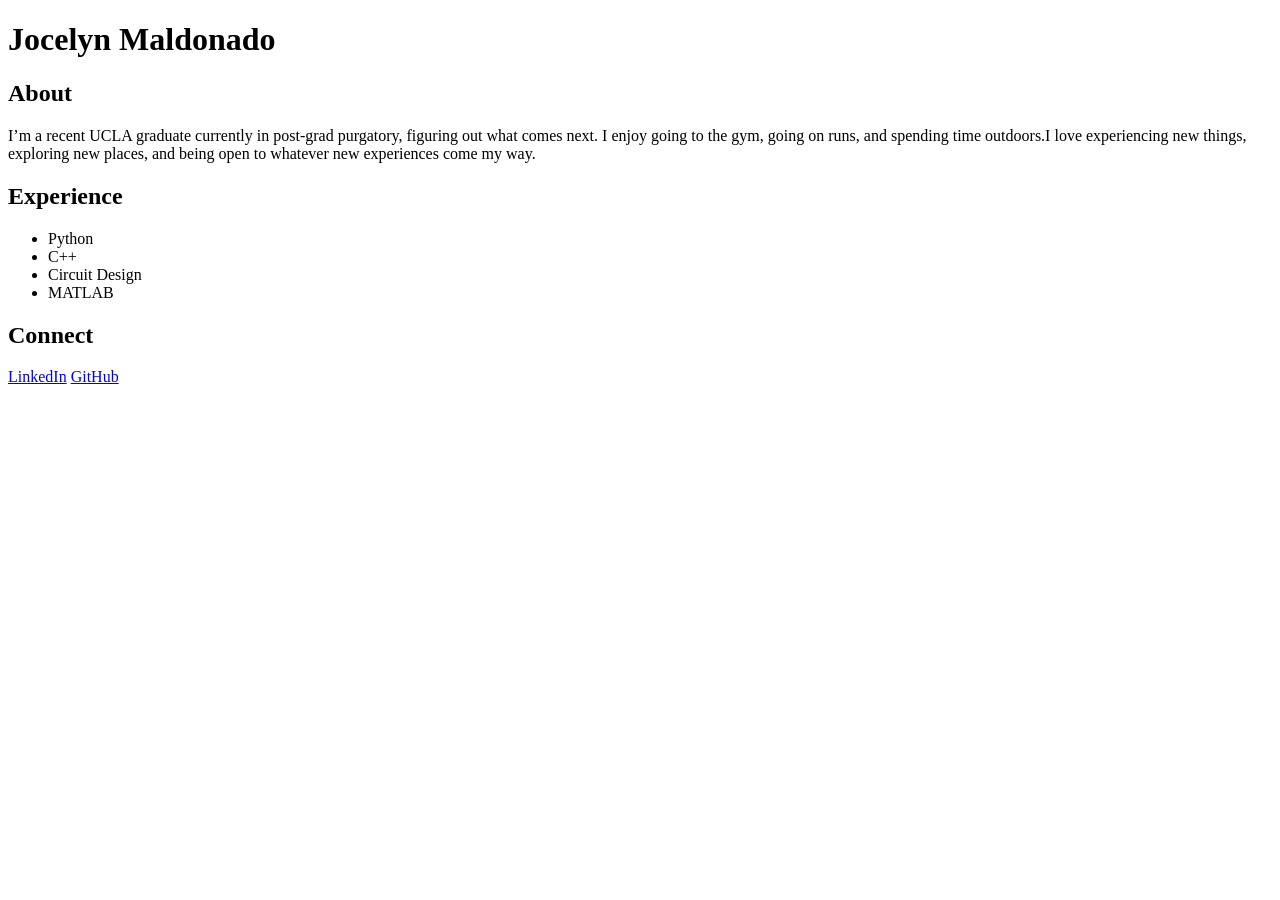
==== index.html @ 7eb26dad "boilerplate and content added" ====
<!DOCTYPE html>
<html> 
<head>
        <title>Jocelyn Maldonado's Portfolio </title>

        <meta charset="UTF-8">
        <meta name="description" content="Jocelyn Maldonado's portfolio">
</head>
    <body>
        <h1>Jocelyn Maldonado</h1>
        <section id="About">
        <h2>About</h2>
        <p>
            I’m a recent UCLA graduate currently in post-grad purgatory, figuring out what comes next. I enjoy going to the gym, going on runs, and spending time outdoors.I love experiencing new things, exploring new places, and being open to whatever new experiences come my way.
        </p>
        </section>
       
        <section id="Experience"> 
        <h2>
            Experience 
        </h2>

        <ul>
            <li>Python</li>
            <li>C++</li>
            <li>Circuit Design</li>
            <li>MATLAB</li>
        </ul>

    </section>

    <section id="Connect">

   
        <h2>Connect</h2>
        <a href="https://www.linkedin.com/in/jocelynmaldonado/">LinkedIn</a>
        <a href="https://github.com/mbjocelyn/jocelyn-maldonado-intro26.3">GitHub</a>
    </section>
    </body>
</html>
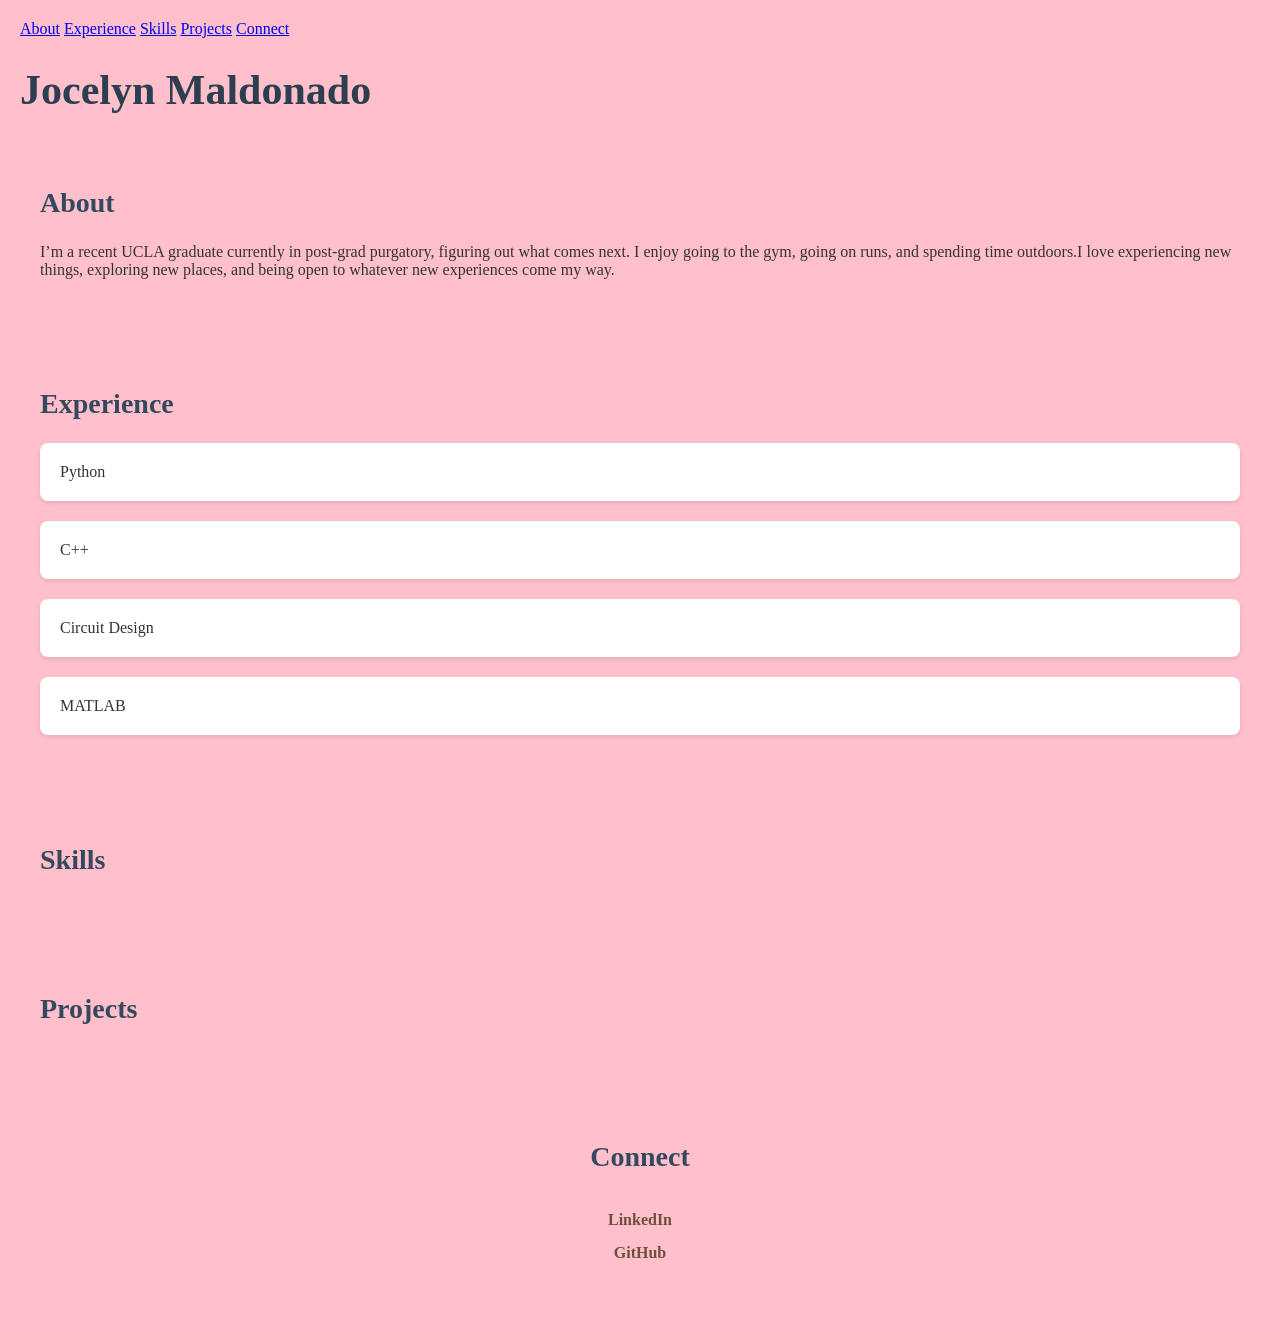
==== commit 8286ceab: "boilerplate and content added" ====
--- a/index.html
+++ b/index.html
@@ -5,17 +5,29 @@
 
         <meta charset="UTF-8">
         <meta name="description" content="Jocelyn Maldonado's portfolio">
-</head>
+        <link rel="stylesheet" href="css/index.css">
+    </head>
+
+
     <body>
+
+        <nav> 
+            <a href="#about">About</a>
+            <a href="#experience">Experience</a>
+            <a href="#skills">Skills</a>
+            <a href="#projects">Projects</a>
+            <a href="#connect">Connect</a>
+        </nav>
+
         <h1>Jocelyn Maldonado</h1>
-        <section id="About">
+        <section id="about">
         <h2>About</h2>
         <p>
             I’m a recent UCLA graduate currently in post-grad purgatory, figuring out what comes next. I enjoy going to the gym, going on runs, and spending time outdoors.I love experiencing new things, exploring new places, and being open to whatever new experiences come my way.
         </p>
         </section>
        
-        <section id="Experience"> 
+        <section id="experience"> 
         <h2>
             Experience 
         </h2>
@@ -29,12 +41,23 @@
 
     </section>
 
-    <section id="Connect">
+    <section id="skills">
+        <h2>Skills</h2>
+    </section>
+
+    <section id="projects">
+        <h2>Projects</h2>
+        <ul></ul>
+    </section>
+    
+    <section id="connect">
 
    
         <h2>Connect</h2>
         <a href="https://www.linkedin.com/in/jocelynmaldonado/">LinkedIn</a>
         <a href="https://github.com/mbjocelyn/jocelyn-maldonado-intro26.3">GitHub</a>
     </section>
+
+
     </body>
 </html>
--- a/css/index.css
+++ b/css/index.css
@@ -0,0 +1,75 @@
+/* here im going to change the background color and the text color */
+body {
+    background-color: pink;
+    color: #333333;
+    font-family: "Times New Roman", Times, serif;
+    margin: 0;
+    padding: 20px;
+}
+/*spacing between sections */
+section {
+    margin: 30px 0;
+    padding: 20px;
+}
+
+/*alignment of section*/
+#connect {
+    display: flex;
+    flex-direction: column;
+    align-items: center;
+    gap: 15px;
+}
+
+/*style of headings*/
+h1 {
+    font-size: 42px;
+    font-weight: bold;
+    color: #2c3e50;
+}
+
+h2 {
+    font-size: 28px;
+    font-weight: bold;
+    color: #34495e;
+}
+
+#name {
+    font-size: 48px;
+    font-weight: bold;
+    color: #6c4f3d;
+    text-align: center;
+    letter-spacing: 2px;
+    margin-bottom: 30px;
+}
+
+#experience ul {
+    display: flex;
+    flex-direction: column;
+    gap: 20px;
+    padding: 0;
+}
+
+
+#experience li {
+    display: flex;
+    flex-direction: row;
+    justify-content: space-between;
+    align-items: center;
+    background-color: white;
+    padding: 20px;
+    margin: 0;
+    border-radius: 8px;
+    list-style: none;
+    box-shadow: 0 2px 5px rgba(0, 0, 0, 0.1);
+}
+
+#connect a {
+    color: #6c4f3d;
+    font-weight: bold;
+    text-decoration: none;
+    margin: 0 10px;}
+
+    #connect a:hover {
+        text-decoration: underline;
+        color: #2c3e50;
+    }
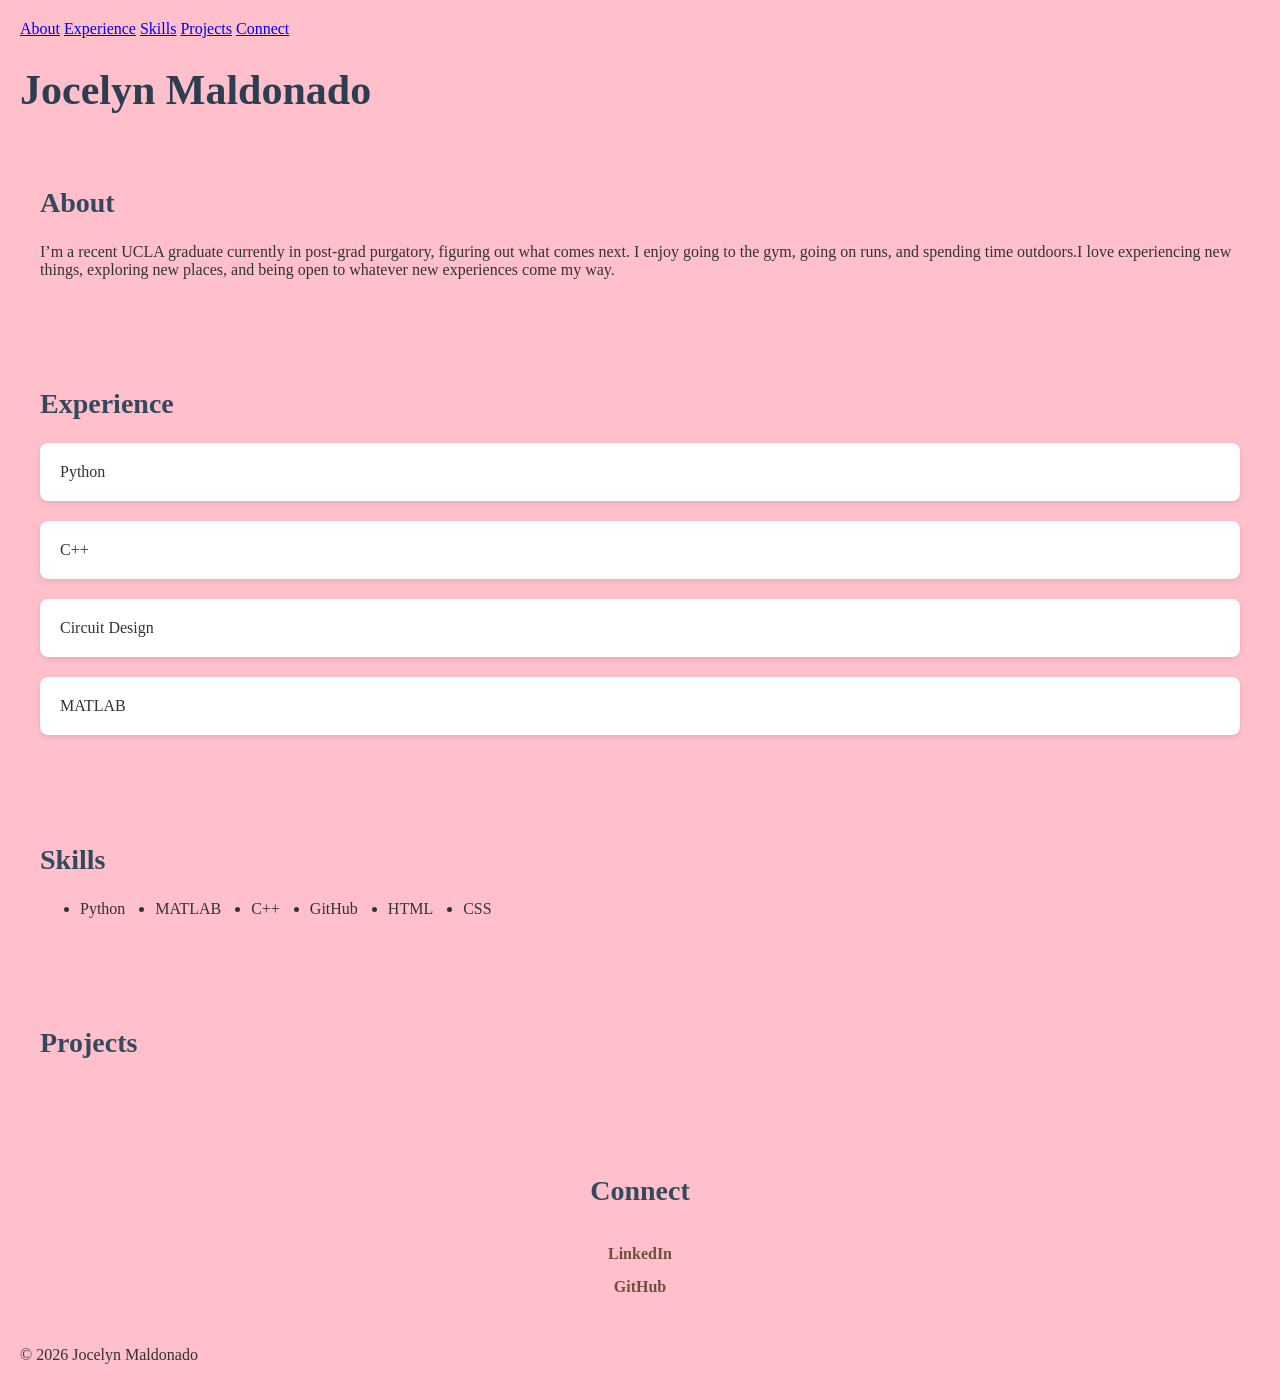
==== commit 81a06e9b: "js added, created footer and skills" ====
--- a/index.html
+++ b/index.html
@@ -43,6 +43,7 @@
 
     <section id="skills">
         <h2>Skills</h2>
+        <ul></ul>
     </section>
 
     <section id="projects">
@@ -58,6 +59,7 @@
         <a href="https://github.com/mbjocelyn/jocelyn-maldonado-intro26.3">GitHub</a>
     </section>
 
-
+    <script src="js/index.js"></script>
     </body>
+    
 </html>
--- a/css/index.css
+++ b/css/index.css
@@ -72,4 +72,10 @@
     #connect a:hover {
         text-decoration: underline;
         color: #2c3e50;
+    }
+
+    #skills ul {
+        display: flex;
+        flex-wrap: wrap;
+        gap: 30px;
     }
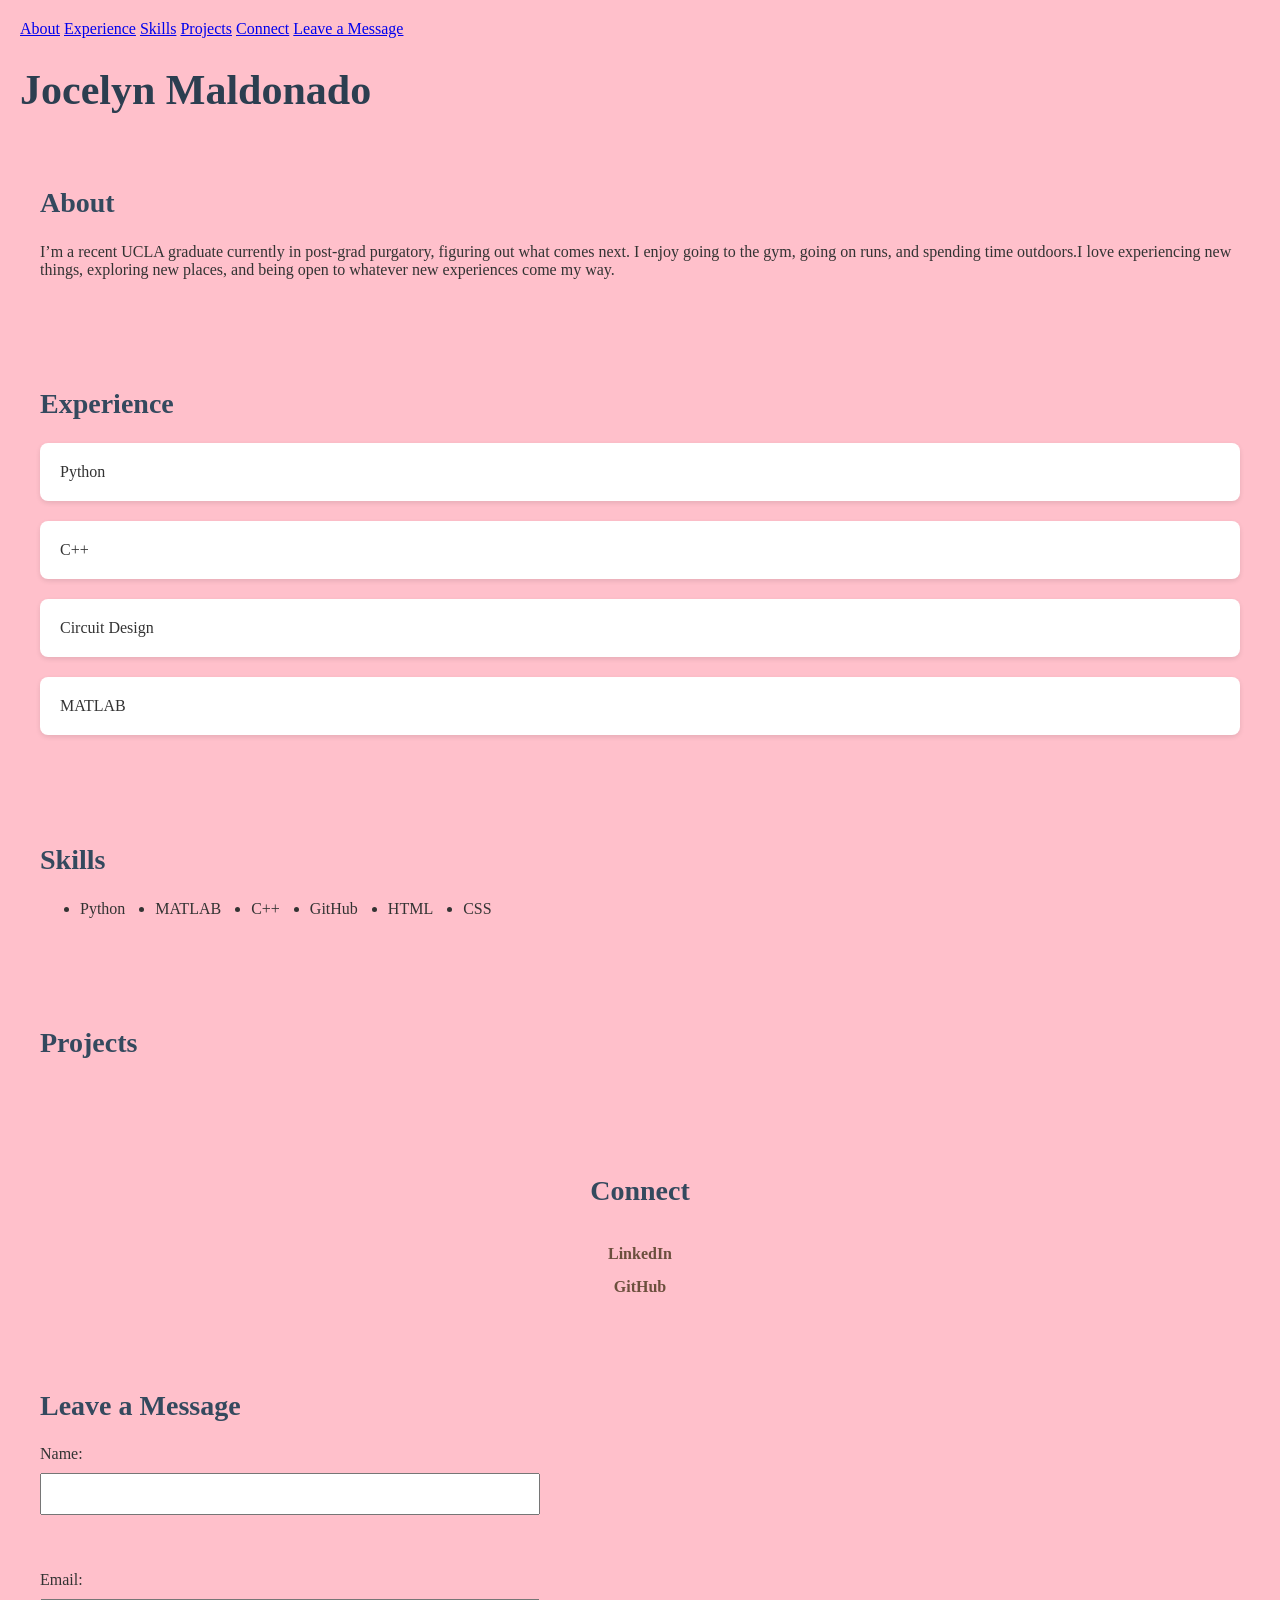
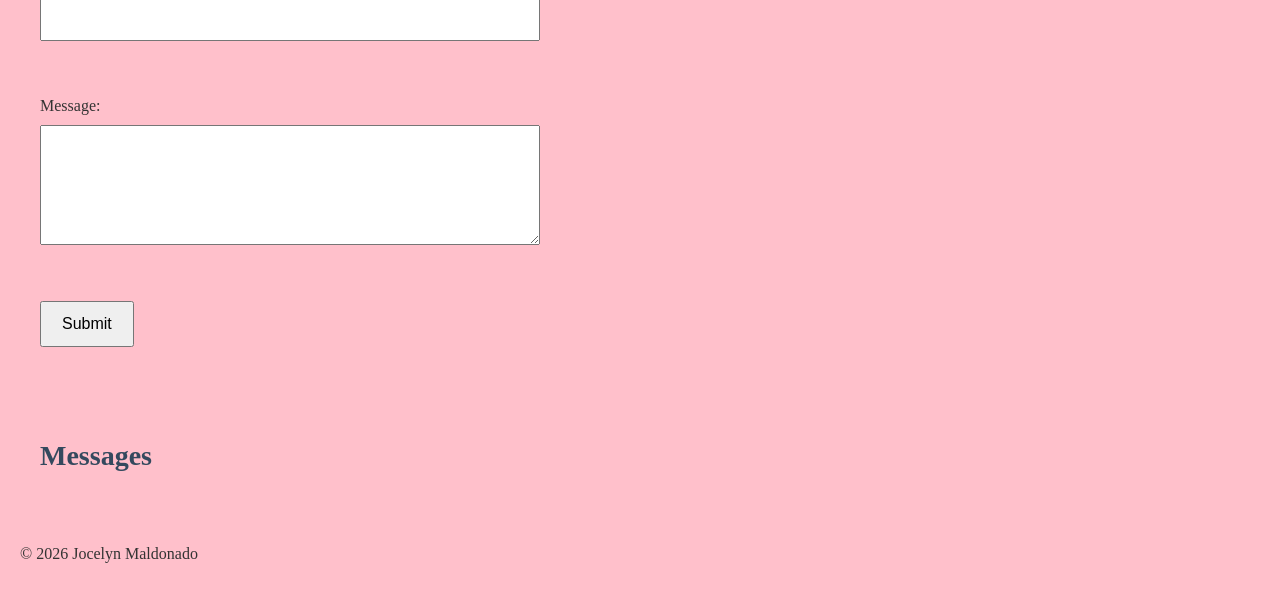
==== commit 8e178c10: "form and functionality added" ====
--- a/index.html
+++ b/index.html
@@ -17,6 +17,7 @@
             <a href="#skills">Skills</a>
             <a href="#projects">Projects</a>
             <a href="#connect">Connect</a>
+            <a href="#leave-message">Leave a Message</a>
         </nav>
 
         <h1>Jocelyn Maldonado</h1>
@@ -31,7 +32,7 @@
         <h2>
             Experience 
         </h2>
-
+        <!-- Before finalizing make sure to double check and change the experience section bc rn its the same as skills  -->
         <ul>
             <li>Python</li>
             <li>C++</li>
@@ -59,6 +60,36 @@
         <a href="https://github.com/mbjocelyn/jocelyn-maldonado-intro26.3">GitHub</a>
     </section>
 
+   <section id="leave-message"> 
+    <h2>Leave a Message</h2>
+  
+   
+    <form name="leave_message">
+         <label for="usersName">Name:</label>
+        <input type="text" name="usersName" id="usersName" required>
+
+        <br><br>
+
+      <label for="usersEmail">Email:</label>
+        <input type="email" name="usersEmail" id="usersEmail" required>
+
+        <br><br>
+
+        <label for="usersMessage">Message:</label>
+        <textarea name="usersMessage" id="usersMessage" required></textarea>
+
+        <br><br>
+
+    <button type="submit">Submit</button>
+    </form>
+
+</section>   
+
+<section id="messages">
+    <h2>Messages</h2>
+    <ul></ul>
+</section>
+
     <script src="js/index.js"></script>
     </body>
     
--- a/css/index.css
+++ b/css/index.css
@@ -1,7 +1,7 @@
 /* here im going to change the background color and the text color */
 body {
     background-color: pink;
-    color: #333333;
+    color: #333333;  
     font-family: "Times New Roman", Times, serif;
     margin: 0;
     padding: 20px;
@@ -78,4 +78,48 @@
         display: flex;
         flex-wrap: wrap;
         gap: 30px;
-    }+    }
+
+
+    /* Message Form */
+#leave-message form {
+    display: flex;
+    flex-direction: column;
+    gap: 10px;
+    max-width: 500px;
+}
+
+#leave-message input,
+#leave-message textarea {
+    padding: 10px;
+    font-size: 16px;
+    width: 100%;
+    box-sizing: border-box;
+}
+
+#leave-message textarea {
+    min-height: 120px;
+    resize: vertical;
+}
+
+#leave-message button {
+    padding: 12px 20px;
+    font-size: 16px;
+    cursor: pointer;
+    width: fit-content;
+}
+
+/* Mobile sizing */
+@media (max-width: 600px) {
+    #leave-message input,
+    #leave-message textarea {
+        min-height: 44px;
+        font-size: 16px;
+    }
+
+    #leave-message button {
+        min-height: 44px;
+        padding: 12px 20px;
+        width: 100%;
+    }
+}
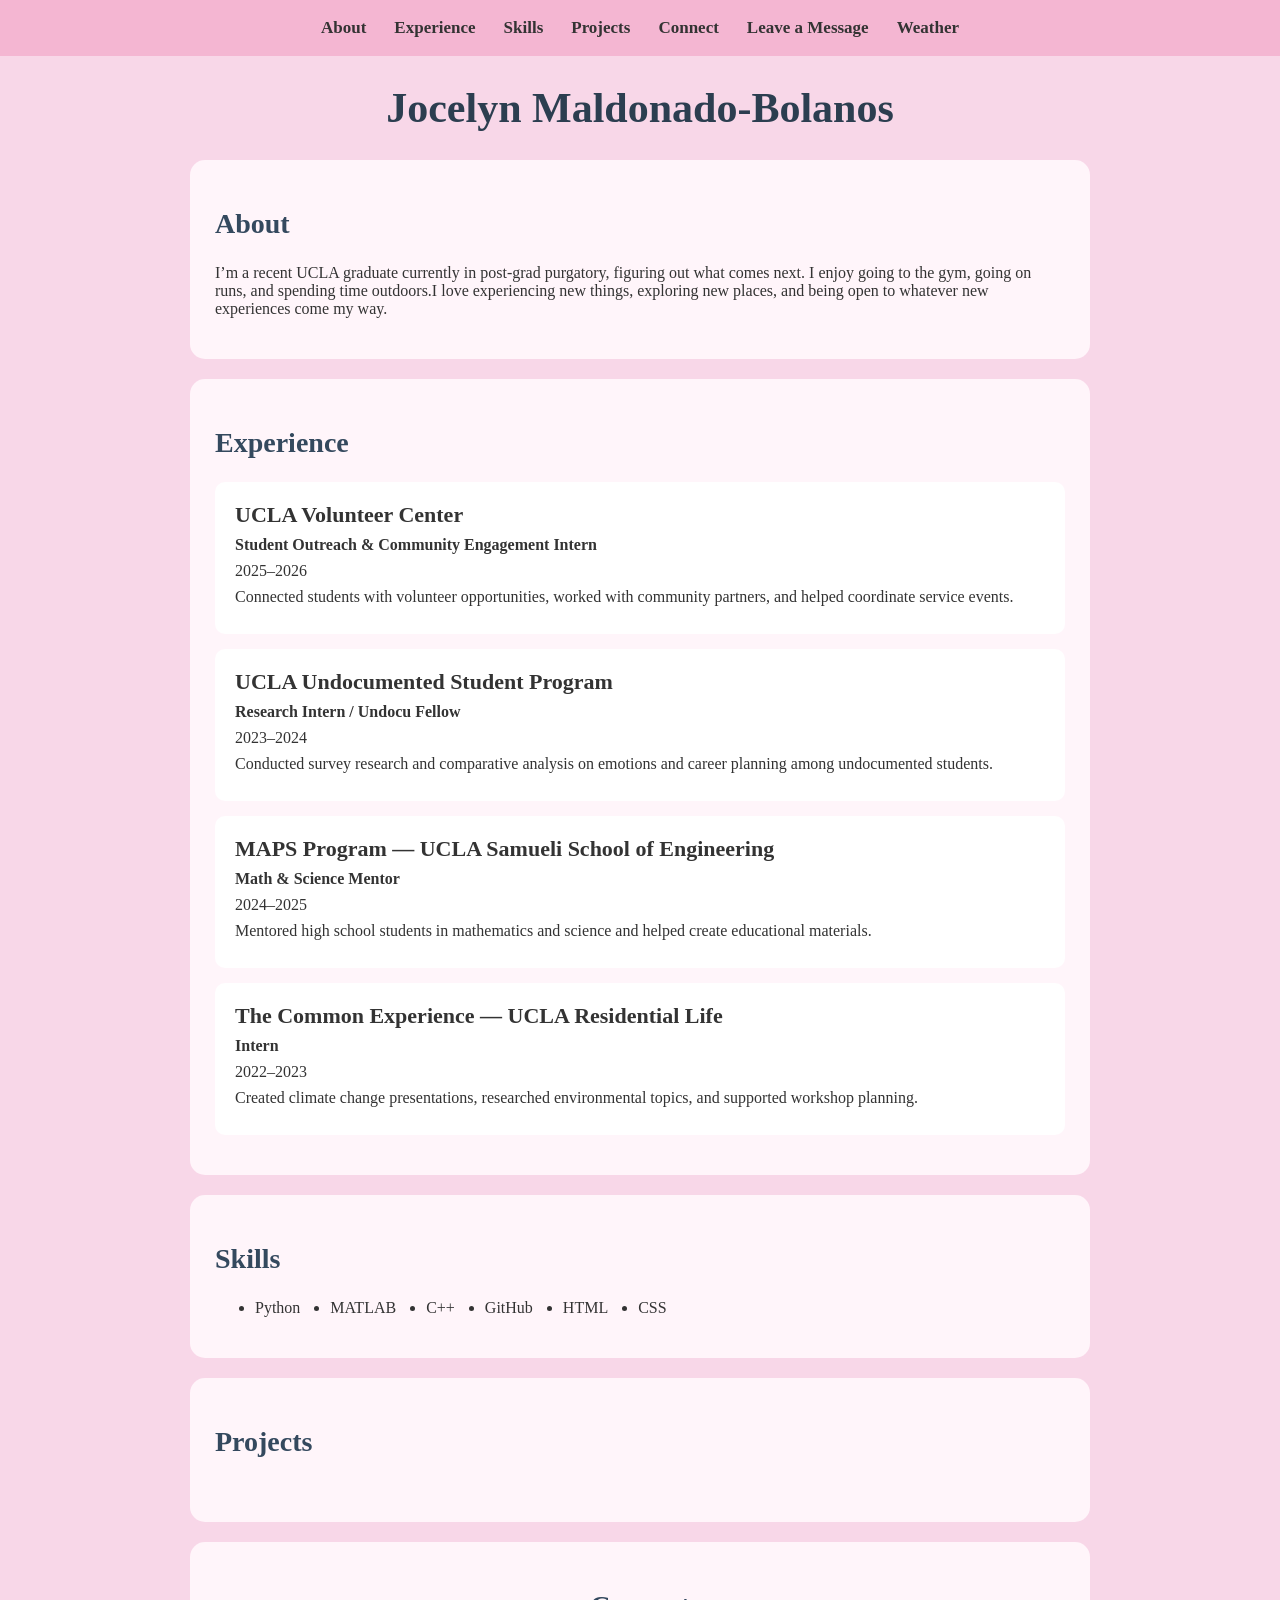
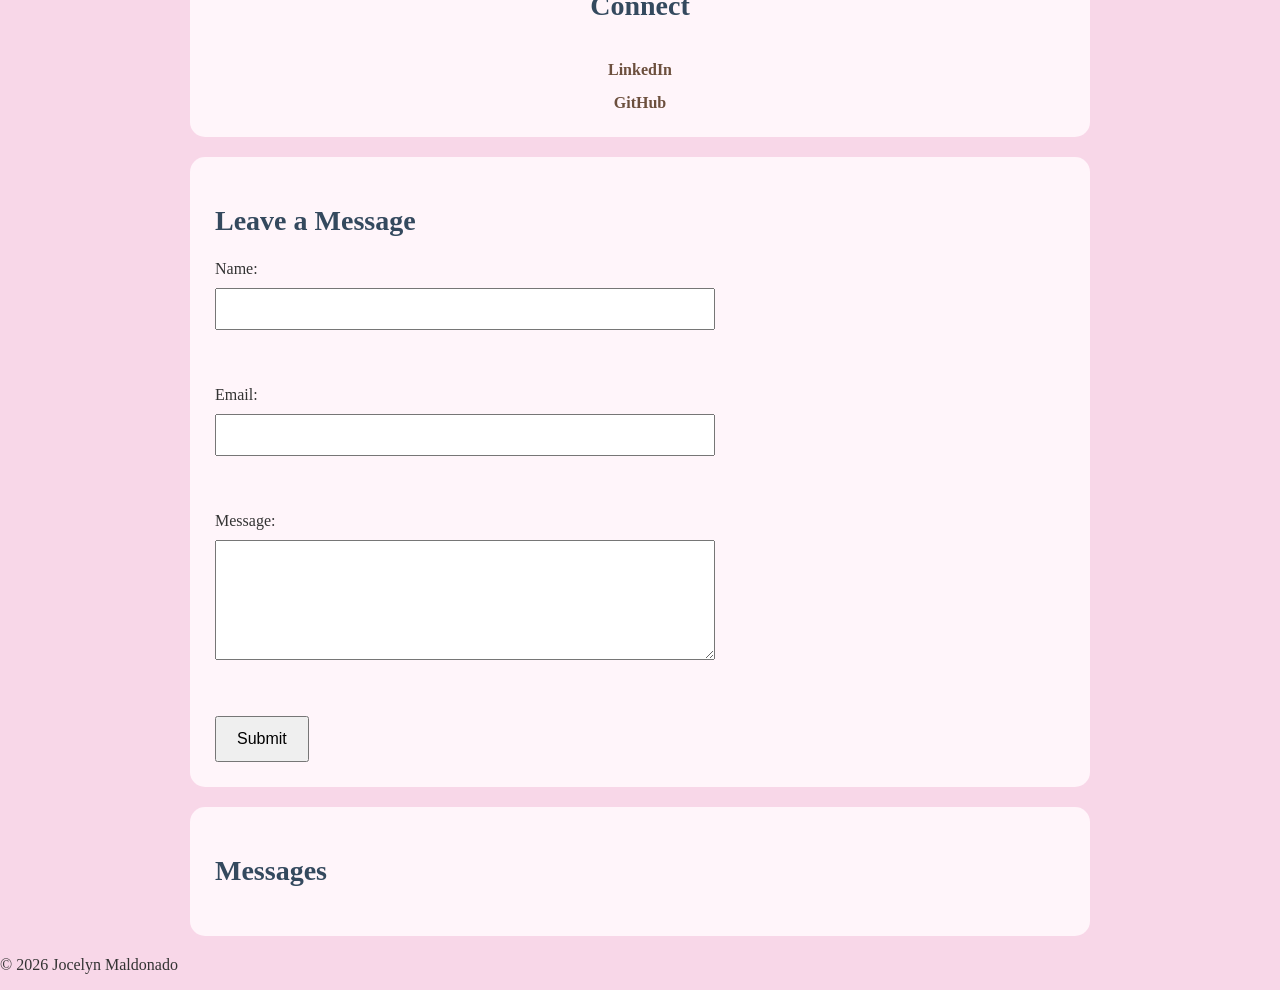
==== commit 296357f4: "added open API page" ====
--- a/index.html
+++ b/index.html
@@ -18,9 +18,10 @@
             <a href="#projects">Projects</a>
             <a href="#connect">Connect</a>
             <a href="#leave-message">Leave a Message</a>
+            <a href="openapi.html">Weather</a>
         </nav>
 
-        <h1>Jocelyn Maldonado</h1>
+        <h1>Jocelyn Maldonado-Bolanos</h1>
         <section id="about">
         <h2>About</h2>
         <p>
@@ -29,18 +30,17 @@
         </section>
        
         <section id="experience"> 
-        <h2>
-            Experience 
-        </h2>
+        <h2>Experience </h2>
         <!-- Before finalizing make sure to double check and change the experience section bc rn its the same as skills  -->
-        <ul>
-            <li>Python</li>
-            <li>C++</li>
-            <li>Circuit Design</li>
-            <li>MATLAB</li>
-        </ul>
-
-    </section>
+        <div> <h3>UCLA Volunteer Center</h3> 
+            <p><strong>Student Outreach & Community Engagement Intern</strong></p> <p>2025–2026</p>
+                <p> Connected students with volunteer opportunities, worked with community partners, and helped coordinate service events. </p> </div> 
+             <div> <h3>UCLA Undocumented Student Program</h3> <p><strong>Research Intern / Undocu Fellow</strong></p> <p>2023–2024</p>
+                 <p> Conducted survey research and comparative analysis on emotions and career planning among undocumented students. </p> </div>
+             <div> <h3>MAPS Program — UCLA Samueli School of Engineering</h3> <p><strong>Math & Science Mentor</strong></p> <p>2024–2025</p>
+                 <p> Mentored high school students in mathematics and science and helped create educational materials. </p> </div> 
+             <div> <h3>The Common Experience — UCLA Residential Life</h3> <p><strong>Intern</strong></p> <p>2022–2023</p>
+                 <p> Created climate change presentations, researched environmental topics, and supported workshop planning. </p> </div> </section>
 
     <section id="skills">
         <h2>Skills</h2>
--- a/css/index.css
+++ b/css/index.css
@@ -1,16 +1,40 @@
 /* here im going to change the background color and the text color */
 body {
-    background-color: pink;
+    background-color: #f8d7e8;
     color: #333333;  
     font-family: "Times New Roman", Times, serif;
     margin: 0;
-    padding: 20px;
+    /*padding: 20px;*/
+    padding: 0;
 }
-/*spacing between sections */
+
+/*Navigation*/
+nav {
+    background-color: #f4b6d2;
+    padding: 18px 25px;
+    text-align: center;
+}
+
+nav a {
+    color: #333333;
+    text-decoration: none;
+    font-size: 17px;
+    font-weight: bold;
+    margin: 0 12px;
+}
+
+nav a:hover {
+    text-decoration: underline;
+}
+
+/*spacing between sections 
 section {
     margin: 30px 0;
     padding: 20px;
-}
+}*/
+
+/*updating the section*/
+section { background-color: #fff5fa; margin: 20px auto; padding: 25px; max-width: 850px; border-radius: 15px; }
 
 /*alignment of section*/
 #connect {
@@ -19,20 +43,22 @@
     align-items: center;
     gap: 15px;
 }
-
+/*Main heading*/
 /*style of headings*/
 h1 {
+    /*centered in middle*/
     font-size: 42px;
-    font-weight: bold;
     color: #2c3e50;
+    text-align: center;
 }
 
 h2 {
+   /* centered in middle*/
     font-size: 28px;
-    font-weight: bold;
     color: #34495e;
 }
 
+/*Name*/
 #name {
     font-size: 48px;
     font-weight: bold;
@@ -40,17 +66,24 @@
     text-align: center;
     letter-spacing: 2px;
     margin-bottom: 30px;
+    
 }
 
-#experience ul {
+
+/*since i switched my experience fro <ul> and <li> to <div> i need to change it on here too*/
+/*#experience ul {
     display: flex;
     flex-direction: column;
     gap: 20px;
     padding: 0;
-}
+}*/
+#experience div {
+ background-color: white;
+ padding: 20px; 
+ margin-bottom: 15px; 
+ border-radius: 10px; }
 
-
-#experience li {
+/*#experience li {
     display: flex;
     flex-direction: row;
     justify-content: space-between;
@@ -61,9 +94,20 @@
     border-radius: 8px;
     list-style: none;
     box-shadow: 0 2px 5px rgba(0, 0, 0, 0.1);
-}
+}*/
+/* Experience headings */
+ #experience h3 { 
+font-size: 22px;  
+margin-top: 0;
+margin-bottom: 8px; } 
+     
+/* Experience text */ 
+#experience p { margin: 8px 0; }
 
-#connect a {
+
+
+
+ #connect a {
     color: #6c4f3d;
     font-weight: bold;
     text-decoration: none;
@@ -122,4 +166,19 @@
         padding: 12px 20px;
         width: 100%;
     }
-}+}
+
+#projects ul {
+    display: flex;
+    flex-wrap: wrap;
+    gap: 15px;
+    padding: 0;
+    list-style: none;
+  }
+  /* the boarder on projects*/
+  #projects li {
+    padding: 15px;
+    border: 1px solid black;
+    border-radius: 5px;
+    flex: 1 1 200px;
+  }
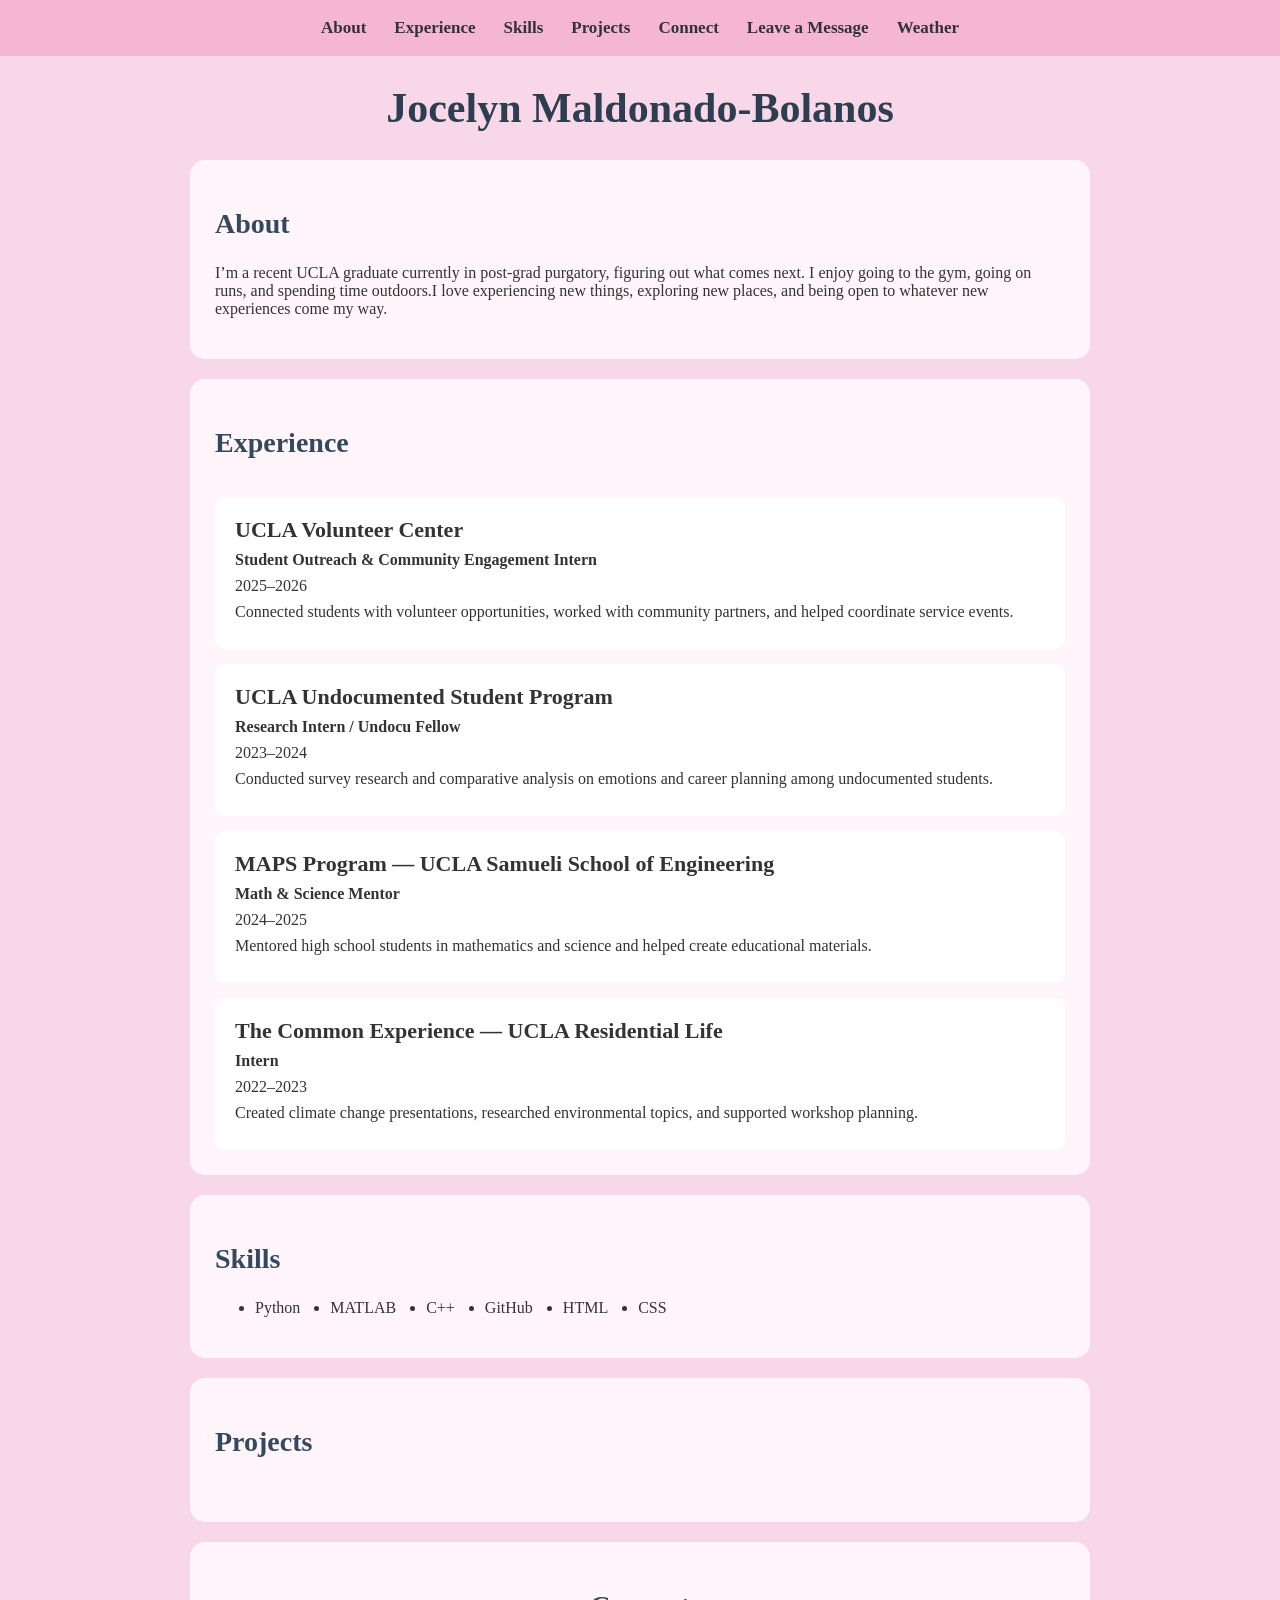
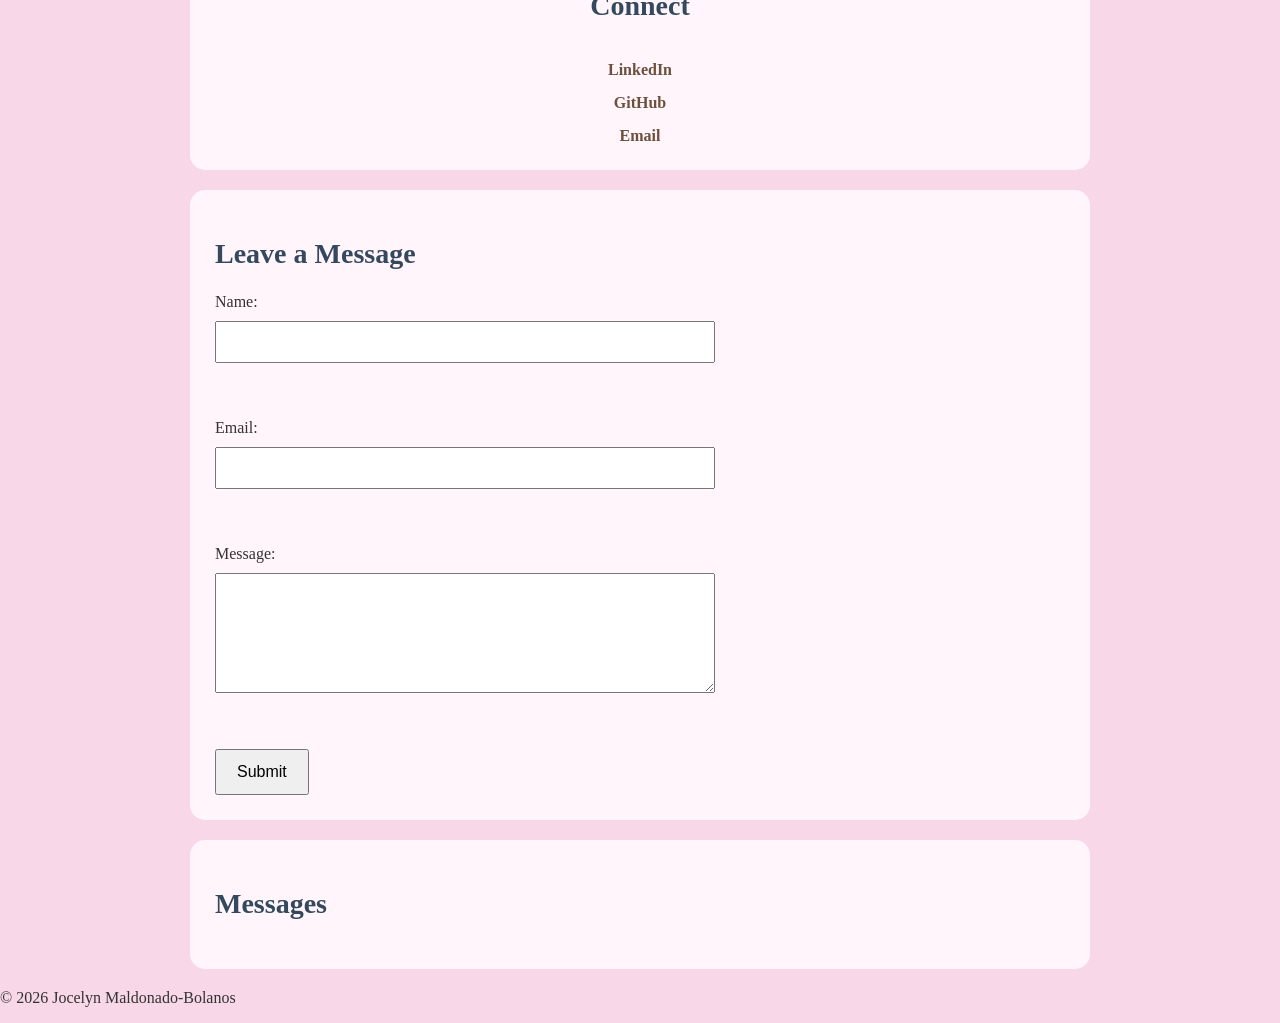
==== commit 08f240a7: "Complete portfolio project" ====
--- a/index.html
+++ b/index.html
@@ -58,6 +58,7 @@
         <h2>Connect</h2>
         <a href="https://www.linkedin.com/in/jocelynmaldonado/">LinkedIn</a>
         <a href="https://github.com/mbjocelyn/jocelyn-maldonado-intro26.3">GitHub</a>
+        <a href="mailto:jocelynmaldonadob@gmail.com">Email</a>
     </section>
 
    <section id="leave-message"> 
--- a/css/index.css
+++ b/css/index.css
@@ -27,14 +27,15 @@
     text-decoration: underline;
 }
 
-/*spacing between sections 
-section {
-    margin: 30px 0;
-    padding: 20px;
-}*/
+
 
 /*updating the section*/
-section { background-color: #fff5fa; margin: 20px auto; padding: 25px; max-width: 850px; border-radius: 15px; }
+section { 
+background-color: #fff5fa; 
+margin: 20px auto; 
+padding: 25px; 
+max-width: 850px; 
+border-radius: 15px; }
 
 /*alignment of section*/
 #connect {
@@ -71,30 +72,20 @@
 
 
 /*since i switched my experience fro <ul> and <li> to <div> i need to change it on here too*/
-/*#experience ul {
+
+#experience {
     display: flex;
     flex-direction: column;
-    gap: 20px;
-    padding: 0;
-}*/
+    gap: 15px;
+}
+
 #experience div {
  background-color: white;
  padding: 20px; 
- margin-bottom: 15px; 
+ /*margin-bottom: 15px; */
  border-radius: 10px; }
 
-/*#experience li {
-    display: flex;
-    flex-direction: row;
-    justify-content: space-between;
-    align-items: center;
-    background-color: white;
-    padding: 20px;
-    margin: 0;
-    border-radius: 8px;
-    list-style: none;
-    box-shadow: 0 2px 5px rgba(0, 0, 0, 0.1);
-}*/
+
 /* Experience headings */
  #experience h3 { 
 font-size: 22px;  
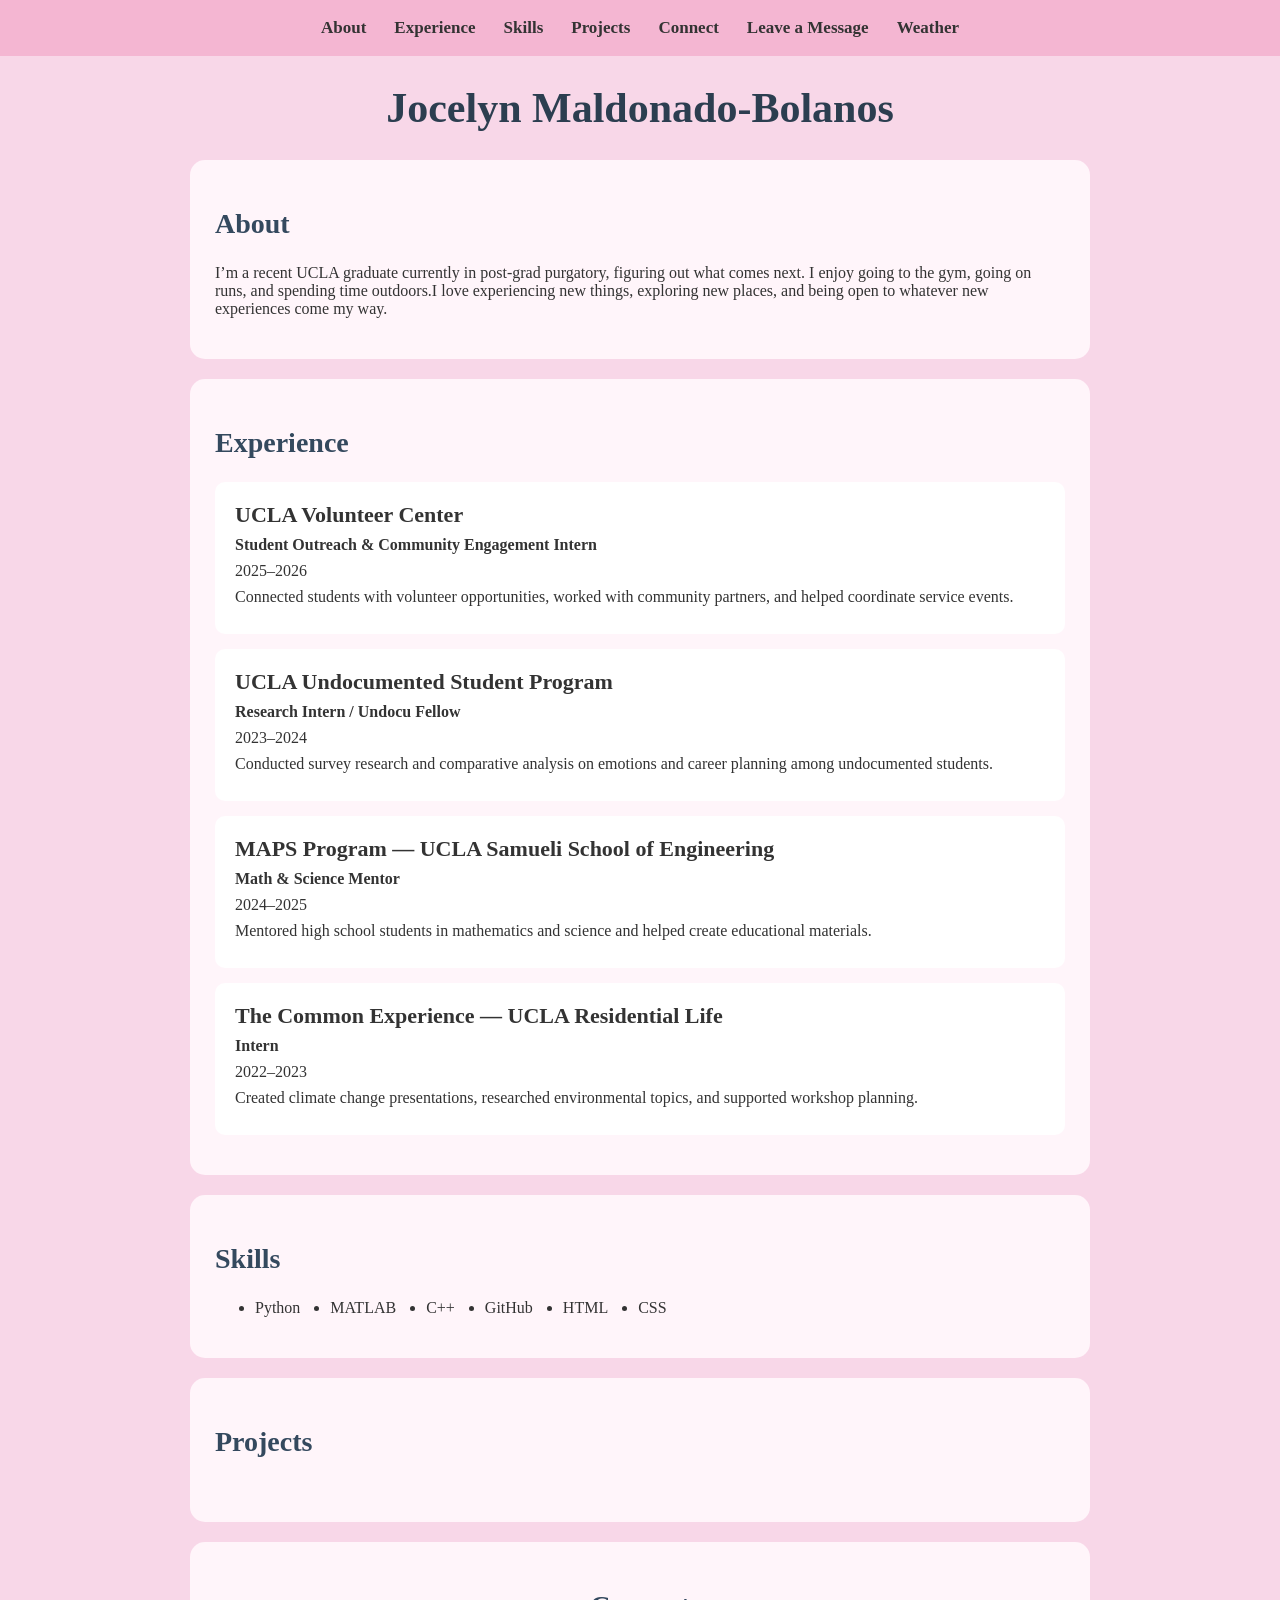
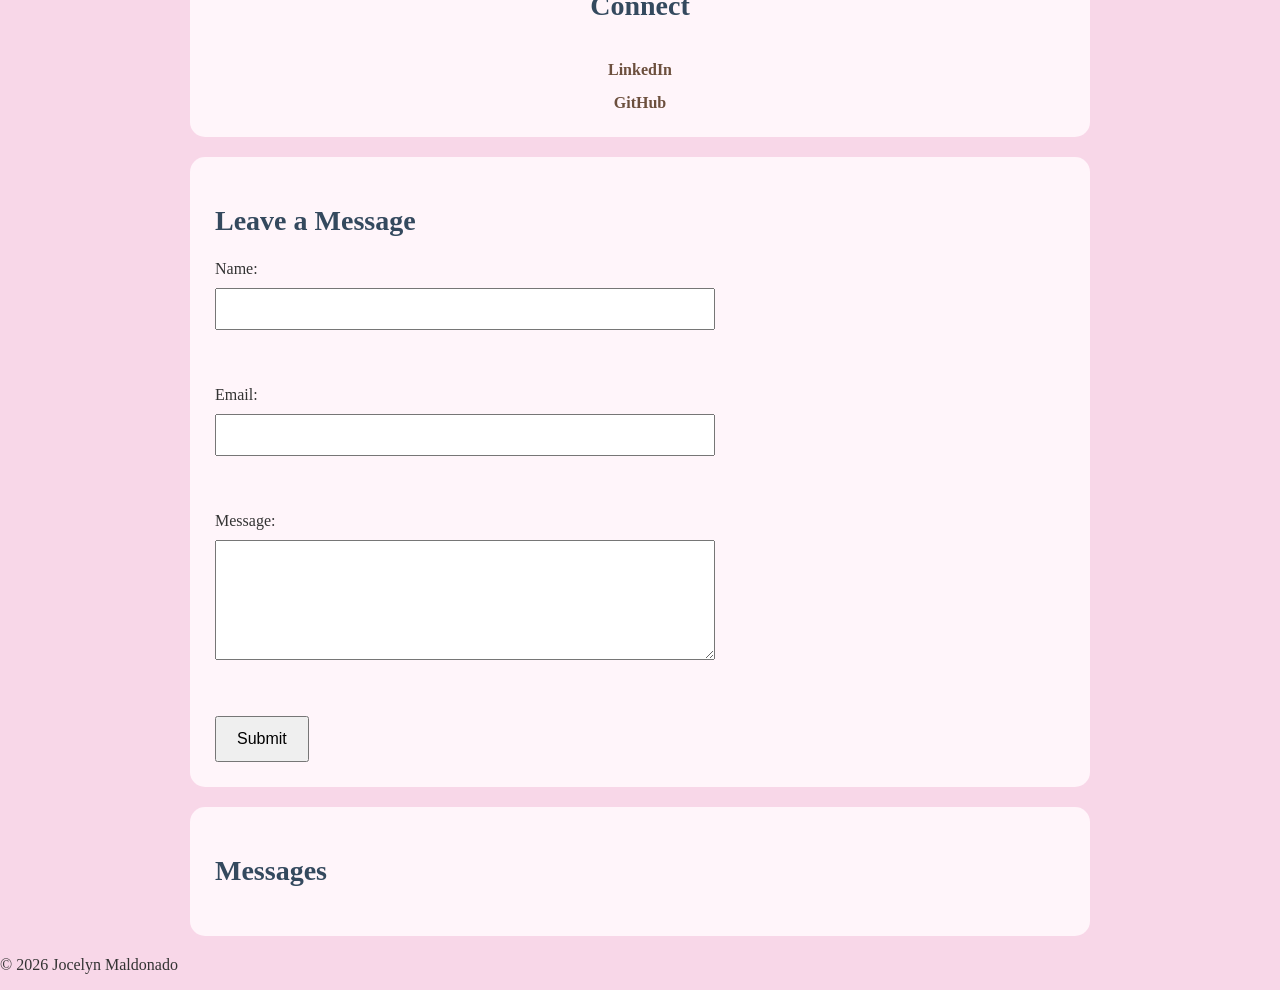
==== commit 2e17426b: "Merge branch 'main' into lesson-3" ====
--- a/index.html
+++ b/index.html
@@ -58,7 +58,6 @@
         <h2>Connect</h2>
         <a href="https://www.linkedin.com/in/jocelynmaldonado/">LinkedIn</a>
         <a href="https://github.com/mbjocelyn/jocelyn-maldonado-intro26.3">GitHub</a>
-        <a href="mailto:jocelynmaldonadob@gmail.com">Email</a>
     </section>
 
    <section id="leave-message"> 
--- a/css/index.css
+++ b/css/index.css
@@ -27,15 +27,14 @@
     text-decoration: underline;
 }
 
-
+/*spacing between sections 
+section {
+    margin: 30px 0;
+    padding: 20px;
+}*/
 
 /*updating the section*/
-section { 
-background-color: #fff5fa; 
-margin: 20px auto; 
-padding: 25px; 
-max-width: 850px; 
-border-radius: 15px; }
+section { background-color: #fff5fa; margin: 20px auto; padding: 25px; max-width: 850px; border-radius: 15px; }
 
 /*alignment of section*/
 #connect {
@@ -72,20 +71,30 @@
 
 
 /*since i switched my experience fro <ul> and <li> to <div> i need to change it on here too*/
-
-#experience {
+/*#experience ul {
     display: flex;
     flex-direction: column;
-    gap: 15px;
-}
-
+    gap: 20px;
+    padding: 0;
+}*/
 #experience div {
  background-color: white;
  padding: 20px; 
- /*margin-bottom: 15px; */
+ margin-bottom: 15px; 
  border-radius: 10px; }
 
-
+/*#experience li {
+    display: flex;
+    flex-direction: row;
+    justify-content: space-between;
+    align-items: center;
+    background-color: white;
+    padding: 20px;
+    margin: 0;
+    border-radius: 8px;
+    list-style: none;
+    box-shadow: 0 2px 5px rgba(0, 0, 0, 0.1);
+}*/
 /* Experience headings */
  #experience h3 { 
 font-size: 22px;  
